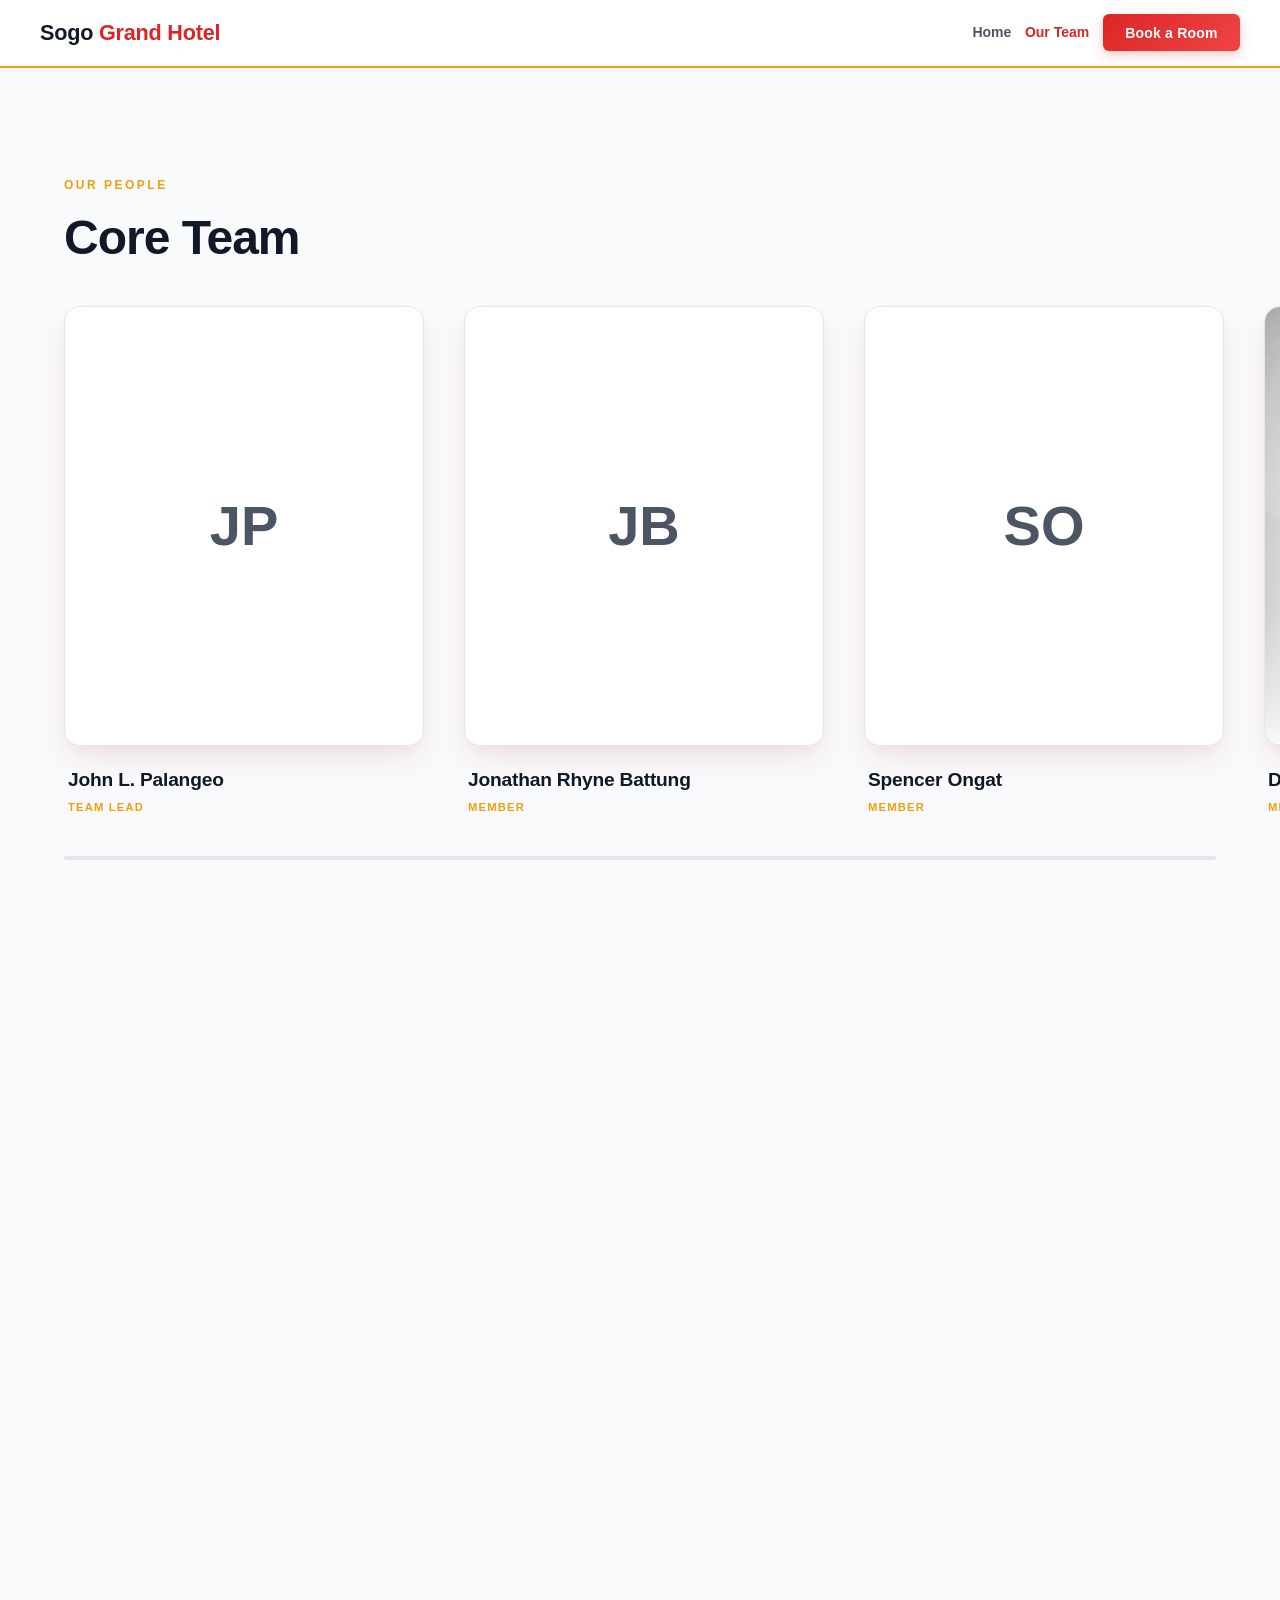
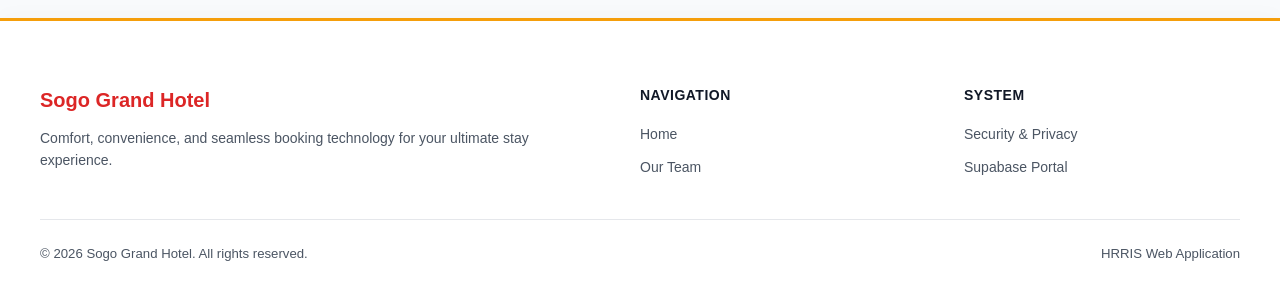
==== team.html @ 480127a4 "Add ultra-smooth horizontal scroll team page" ====
<!DOCTYPE html>
<html lang="en">
<head>
    <meta charset="UTF-8">
    <meta name="viewport" content="width=device-width, initial-scale=1.0">
    <title>Sogo Grand Hotel — Core Team</title>
    <link rel="stylesheet" href="css/style.css"> 
    <style>
        /* --- OPTIMIZED SMOOTH HORIZONTAL SCROLL SYSTEM --- */
        body {
            margin: 0;
            overflow-x: hidden;
            background-color: var(--bg);
            color: var(--text-dark);
        }

        .horizontal-scroll-section {
            height: 350vh; /* Balanced scroll distance for smooth pacing */
            position: relative;
        }

        .horizontal-sticky-wrapper {
            position: sticky;
            top: 0;
            height: 100vh;
            display: flex;
            flex-direction: column;
            justify-content: center;
            overflow: hidden;
            /* Force hardware acceleration */
            transform: translateZ(0);
            backface-visibility: hidden;
        }

        .team-header-container {
            padding: 0 5vw;
            margin-bottom: 2rem;
        }

        .team-subtitle {
            font-size: 0.75rem;
            font-weight: 700;
            text-transform: uppercase;
            letter-spacing: 2.5px;
            color: var(--accent);
            margin-bottom: 0.5rem;
        }

        .team-title {
            font-size: 3rem;
            font-weight: 800;
            letter-spacing: -1px;
            color: var(--text-dark);
        }

        .horizontal-track {
            display: flex;
            gap: 2.5rem;
            padding-left: 5vw;
            will-change: transform; /* Signals GPU layer optimization */
            transform: translate3d(0, 0, 0);
        }

        /* Card Container */
        .team-card {
            flex: 0 0 360px;
            background: transparent;
            display: flex;
            flex-direction: column;
            gap: 1.25rem;
        }

        /* Image Box with Grayscale Default & Bottom Fade */
        .team-img-box {
            width: 100%;
            height: 440px;
            border-radius: 16px;
            overflow: hidden;
            background: var(--surface);
            border: 1px solid var(--border);
            position: relative;
            display: flex;
            align-items: center;
            justify-content: center;
            font-size: 3.5rem;
            font-weight: 800;
            color: var(--text-muted);
            box-shadow: var(--shadow-lg);
        }

        .team-img-box img {
            width: 100%;
            height: 100%;
            object-fit: cover;
            object-position: center top;
            filter: grayscale(100%);
            transition: filter 0.5s ease, transform 0.5s cubic-bezier(0.16, 1, 0.3, 1);
            will-change: filter, transform;
        }

        /* Hover: Full color */
        .team-card:hover .team-img-box img {
            filter: grayscale(0%);
            transform: scale(1.03);
        }

        /* Bottom fade gradient */
        .team-img-fade {
            position: absolute;
            bottom: 0;
            left: 0;
            width: 100%;
            height: 140px;
            background: linear-gradient(to top, var(--bg), transparent);
            pointer-events: none;
        }

        /* Social Icons - Slide/Fade on hover */
        .team-socials {
            position: absolute;
            bottom: 1.25rem;
            left: 1.25rem;
            display: flex;
            gap: 0.5rem;
            z-index: 2;
            opacity: 0;
            transform: translateY(10px);
            transition: opacity 0.3s ease, transform 0.3s ease;
        }

        .team-card:hover .team-socials {
            opacity: 1;
            transform: translateY(0);
        }

        .social-icon {
            width: 36px;
            height: 36px;
            border-radius: 50%;
            background: rgba(15, 23, 42, 0.7);
            backdrop-filter: blur(6px);
            display: flex;
            align-items: center;
            justify-content: center;
            color: #ffffff;
            font-size: 0.85rem;
            text-decoration: none;
            border: 1px solid rgba(255, 255, 255, 0.15);
            transition: background 0.2s ease, transform 0.2s ease;
        }

        .social-icon:hover {
            background: var(--primary);
            transform: translateY(-2px);
        }

        /* Content Underneath the Image */
        .team-info {
            display: flex;
            flex-direction: column;
            gap: 0.35rem;
            padding: 0 0.25rem;
        }

        .team-member-name {
            font-size: 1.2rem;
            font-weight: 700;
            color: var(--text-dark);
            letter-spacing: -0.2px;
        }

        .team-member-role {
            font-size: 0.7rem;
            font-weight: 700;
            text-transform: uppercase;
            letter-spacing: 1.2px;
            color: var(--accent);
            line-height: 1.4;
        }

        /* Scroll Progress Bar */
        .scroll-progress-bar-container {
            width: 90vw;
            max-width: 1200px;
            height: 4px;
            background: var(--border);
            margin: 2.5rem auto 0 auto;
            border-radius: 4px;
            overflow: hidden;
        }

        .scroll-progress-bar {
            height: 100%;
            width: 0%;
            background: var(--accent);
            transition: width 0.05s linear;
        }

        @media (max-width: 768px) {
            .horizontal-scroll-section {
                height: auto;
            }
            .horizontal-sticky-wrapper {
                position: relative;
                height: auto;
            }
            .horizontal-track {
                overflow-x: auto;
                padding-right: 5vw;
                padding-bottom: 2rem;
                transform: none !important;
            }
            .team-card {
                flex: 0 0 280px;
            }
            .team-img-box {
                height: 360px;
            }
            .scroll-progress-bar-container {
                display: none;
            }
        }
    </style>
</head>
<body>

    <!-- Sticky Navigation Header -->
    <header>
        <a href="index.html" class="brand-container">
            <span class="logo-text">Sogo <span>Grand Hotel</span></span>
        </a>
        <nav class="nav-links">
            <a href="index.html" style="text-decoration: none; color: var(--text-muted); font-size: 0.875rem; font-weight: 600;">Home</a>
            <a href="team.html" style="text-decoration: none; color: var(--primary); font-size: 0.875rem; font-weight: 700;">Our Team</a>
            <button onclick="window.location.href='index.html'">Book a Room</button>
        </nav>
    </header>

    <!-- Scroll-Driven Horizontal Animation Section -->
    <section class="horizontal-scroll-section" id="scrollSection">
        <div class="horizontal-sticky-wrapper">
            
            <div class="team-header-container">
                <div class="team-subtitle">Our People</div>
                <h2 class="team-title">Core Team</h2>
            </div>

            <!-- Moving Track -->
            <div class="horizontal-track" id="horizontalTrack">
                <!-- Dynamically injected cards -->
            </div>

            <!-- Progress Tracker Bar -->
            <div class="scroll-progress-bar-container">
                <div class="scroll-progress-bar" id="progressBar"></div>
            </div>

        </div>
    </section>

    <!-- Footer -->
    <footer class="site-footer">
        <div class="footer-grid">
            <div class="footer-brand">
                <h3>Sogo Grand Hotel</h3>
                <p>Comfort, convenience, and seamless booking technology for your ultimate stay experience.</p>
            </div>
            <div class="footer-column">
                <h4>Navigation</h4>
                <ul>
                    <li><a href="index.html">Home</a></li>
                    <li><a href="team.html">Our Team</a></li>
                </ul>
            </div>
            <div class="footer-column">
                <h4>System</h4>
                <ul>
                    <li><a href="#">Security & Privacy</a></li>
                    <li><a href="#">Supabase Portal</a></li>
                </ul>
            </div>
        </div>
        <div class="footer-bottom">
            <p>&copy; 2026 Sogo Grand Hotel. All rights reserved.</p>
            <p>HRRIS Web Application</p>
        </div>
    </footer>

    <!-- Ultra-Smooth RequestAnimationFrame Scroll Engine -->
    <script>
        const teamData = [
            { 
                name: "John L. Palangeo", 
                role: "Team Lead", 
                image: "images/john.jpg", 
                initials: "JP" 
            },
            { 
                name: "Jonathan Rhyne Battung", 
                role: "Member", 
                image: "images/jonathan.jpg", 
                initials: "JB" 
            },
            { 
                name: "Spencer Ongat", 
                role: "Member", 
                image: "images/spencer.jpg", 
                initials: "SO" 
            },
            { 
                name: "Diane Duyan", 
                role: "Member", 
                image: "images/diane.jpg", 
                initials: "DD" 
            },
            { 
                name: "Bob Smith Gunnaban", 
                role: "Member", 
                image: "images/bob.jpg", 
                initials: "BG" 
            }
        ];

        document.addEventListener('DOMContentLoaded', () => {
            const track = document.getElementById('horizontalTrack');

            if (track) {
                track.innerHTML = teamData.map(member => `
                    <div class="team-card">
                        <div class="team-img-box">
                            <img src="${member.image}" alt="${member.name}" onerror="this.style.display='none'; this.parentElement.innerText='${member.initials}';">
                            <div class="team-img-fade"></div>
                            <div class="team-socials">
                                <a href="#" class="social-icon" title="Facebook">f</a>
                                <a href="#" class="social-icon" title="LinkedIn">in</a>
                                <a href="#" class="social-icon" title="Email">✉</a>
                            </div>
                        </div>
                        <div class="team-info">
                            <div class="team-member-name">${member.name}</div>
                            <div class="team-member-role">${member.role}</div>
                        </div>
                    </div>
                `).join('');
            }

            // High-Performance RAF Scroll Engine
            const section = document.getElementById('scrollSection');
            const progressBar = document.getElementById('progressBar');
            let ticking = false;

            function updateScroll() {
                if (window.innerWidth > 768) {
                    const sectionTop = section.offsetTop;
                    const sectionHeight = section.offsetHeight - window.innerHeight;
                    const scrollY = window.scrollY;

                    let progress = (scrollY - sectionTop) / sectionHeight;
                    progress = Math.max(0, Math.min(1, progress));

                    const trackWidth = track.scrollWidth - window.innerWidth;
                    
                    // Use translate3d for hardware acceleration
                    track.style.transform = `translate3d(-${progress * trackWidth}px, 0, 0)`;

                    if (progressBar) {
                        progressBar.style.width = `${progress * 100}%`;
                    }
                }
                ticking = false;
            }

            window.addEventListener('scroll', () => {
                if (!ticking) {
                    window.requestAnimationFrame(updateScroll);
                    ticking = true;
                }
            }, { passive: true });
        });
    </script>
</body>
</html>
---- css/style.css ----
:root {
    --primary: #dc2626;         /* Vivid Modern Red */
    --primary-hover: #b91c1c;   /* Deep Red */
    --accent: #f59e0b;          /* Soft Gold/Yellow */
    --accent-hover: #d97706;    /* Warm Amber */
    --bg: #f8fafc;              /* Soft Light Slate */
    --surface: #ffffff;         /* Pure White */
    --text-dark: #111827;       /* Deep Slate Text */
    --text-muted: #4b5563;      /* Muted Subtitle Text */
    --border: #e5e7eb;          /* Light Glass Border */
    --radius: 8px;
    --shadow-sm: 0 2px 4px rgba(0, 0, 0, 0.05);
    --shadow-lg: 0 15px 30px -5px rgba(220, 38, 38, 0.12), 0 5px 15px rgba(0, 0, 0, 0.04);
    
    /* Global Professional Typography Stack */
    --font-main: Arial, 'Helvetica Neue', Helvetica, sans-serif;
}

* { 
    box-sizing: border-box; 
    margin: 0; 
    padding: 0; 
    font-family: var(--font-main); 
}

body { 
    background: var(--bg); 
    color: var(--text-dark); 
    overflow-x: hidden; 
    line-height: 1.5;
    -webkit-font-smoothing: antialiased;
}

/* --- STICKY LIGHT HEADER --- */
header {
    position: sticky;
    top: 0;
    z-index: 1000;
    background: rgba(255, 255, 255, 0.95);
    backdrop-filter: blur(12px);
    border-bottom: 2px solid var(--accent);
    padding: 0.9rem 2.5rem;
    display: flex;
    justify-content: space-between;
    align-items: center;
    box-shadow: var(--shadow-sm);
    animation: slideDown 0.6s cubic-bezier(0.16, 1, 0.3, 1);
}

.brand-container {
    display: flex;
    align-items: center;
    gap: 0.75rem;
    text-decoration: none;
    transition: transform 0.2s ease;
}

.brand-container:hover { transform: scale(1.02); }

.brand-logo-img { height: 40px; width: auto; object-fit: contain; }

.logo-text {
    font-size: 1.35rem;
    font-weight: 700;
    color: var(--text-dark);
    letter-spacing: -0.2px;
}

.logo-text span { color: var(--primary); }

.nav-links { display: flex; gap: 0.85rem; align-items: center; }

/* --- BUTTON STYLING --- */
button {
    font-family: var(--font-main);
    background: linear-gradient(135deg, var(--primary), #ef4444);
    color: var(--surface);
    border: none;
    padding: 0.65rem 1.4rem;
    border-radius: 6px;
    font-weight: 700;
    font-size: 0.875rem;
    letter-spacing: 0.2px;
    cursor: pointer;
    box-shadow: 0 4px 12px rgba(220, 38, 38, 0.25);
    transition: all 0.3s cubic-bezier(0.16, 1, 0.3, 1);
}

button:hover {
    transform: translateY(-2px);
    box-shadow: 0 8px 20px rgba(220, 38, 38, 0.35);
}

button:active { transform: translateY(0); }

.btn-secondary {
    background: linear-gradient(135deg, var(--accent), #fbbf24);
    color: #ffffff;
    box-shadow: 0 4px 12px rgba(245, 158, 11, 0.25);
}

.btn-secondary:hover {
    box-shadow: 0 8px 20px rgba(245, 158, 11, 0.35);
}

/* --- HERO SECTION --- */
.hero {
    background: linear-gradient(135deg, rgba(220, 38, 38, 0.88), rgba(245, 158, 11, 0.78)), 
                url('https://images.unsplash.com/photo-1566073771259-6a8506099945') center/cover;
    color: var(--surface);
    padding: 5.5rem 2rem 4.5rem;
    text-align: center;
    animation: fadeIn 0.8s ease-out;
}

.hero h1 {
    font-size: 2.5rem;
    font-weight: 700;
    margin-bottom: 0.6rem;
    letter-spacing: -0.5px;
    text-shadow: 0 2px 8px rgba(0, 0, 0, 0.2);
}

.hero p {
    font-weight: 400;
    font-size: 1.1rem;
    opacity: 0.95;
    letter-spacing: 0.2px;
}

/* --- SEARCH FORM --- */
.search-container {
    max-width: 1000px;
    margin: -2.5rem auto 3.5rem;
    background: var(--surface);
    padding: 1.75rem;
    border-radius: var(--radius);
    border: 1px solid var(--border);
    box-shadow: var(--shadow-lg);
    animation: fadeInUp 0.8s cubic-bezier(0.16, 1, 0.3, 1);
}

.search-grid {
    display: grid;
    grid-template-columns: repeat(auto-fit, minmax(180px, 1fr));
    gap: 1.2rem;
    align-items: end;
}

.form-group { display: flex; flex-direction: column; gap: 0.4rem; }

.form-group label {
    font-size: 0.8rem;
    font-weight: 700;
    color: var(--primary);
    text-transform: uppercase;
    letter-spacing: 0.6px;
}

.form-group input, .form-group select {
    font-family: var(--font-main);
    padding: 0.75rem;
    background: #f9fafb;
    border: 1px solid var(--border);
    border-radius: 6px;
    color: var(--text-dark);
    font-size: 0.9rem;
    outline: none;
    transition: all 0.2s ease;
}

.form-group input:focus {
    border-color: var(--accent);
    background: #ffffff;
    box-shadow: 0 0 0 3px rgba(245, 158, 11, 0.2);
}

/* --- ROOM CARDS & ANIMATION --- */
.results-container {
    max-width: 1150px;
    margin: 0 auto;
    padding: 0 1.5rem 4rem;
}

.results-container h2 {
    color: var(--text-dark);
    font-size: 1.5rem;
    font-weight: 700;
    letter-spacing: -0.3px;
    border-left: 5px solid var(--primary);
    padding-left: 0.75rem;
    margin-bottom: 1.75rem;
}

.room-grid {
    display: grid;
    grid-template-columns: repeat(auto-fill, minmax(320px, 1fr));
    gap: 2rem;
}

.room-card {
    background: var(--surface);
    border-radius: var(--radius);
    overflow: hidden;
    display: flex;
    flex-direction: column;
    border: 1px solid var(--border);
    box-shadow: var(--shadow-sm);
    transition: all 0.35s cubic-bezier(0.16, 1, 0.3, 1);
    animation: fadeInUp 0.6s ease-out forwards;
}

.room-card:hover {
    transform: translateY(-6px);
    box-shadow: var(--shadow-lg);
    border-color: var(--accent);
}

.room-card img {
    width: 100%;
    height: 210px;
    object-fit: cover;
    transition: transform 0.5s ease;
}

.room-card:hover img { transform: scale(1.04); }

.room-card-body {
    padding: 1.5rem;
    flex: 1;
    display: flex;
    flex-direction: column;
    justify-content: space-between;
}

.room-card-body h3 {
    font-size: 1.15rem;
    font-weight: 700;
    color: var(--text-dark);
    margin-bottom: 0.5rem;
}

/* --- LIGHT MODAL --- */
.modal {
    display: none;
    position: fixed;
    inset: 0;
    background: rgba(17, 24, 39, 0.5);
    backdrop-filter: blur(6px);
    justify-content: center;
    align-items: center;
    z-index: 2000;
}

.modal-content {
    background: var(--surface);
    color: var(--text-dark);
    padding: 2.2rem;
    border-radius: var(--radius);
    width: 90%;
    max-width: 420px;
    display: flex;
    flex-direction: column;
    gap: 1.2rem;
    box-shadow: var(--shadow-lg);
    border-top: 6px solid var(--primary);
    animation: scaleIn 0.3s cubic-bezier(0.16, 1, 0.3, 1);
}

.modal-content h3 {
    font-size: 1.25rem;
    font-weight: 700;
}

.modal-content input {
    font-family: var(--font-main);
    padding: 0.75rem;
    background: #f9fafb;
    border: 1px solid var(--border);
    border-radius: 6px;
    font-size: 0.9rem;
}

/* --- LIGHT FOOTER --- */
.site-footer {
    background: #ffffff;
    color: var(--text-dark);
    padding: 4rem 2rem 2rem;
    border-top: 3px solid var(--accent);
    box-shadow: 0 -4px 20px rgba(0, 0, 0, 0.02);
}

.footer-grid {
    max-width: 1200px;
    margin: 0 auto;
    display: grid;
    grid-template-columns: 2fr 1fr 1fr;
    gap: 3rem;
    padding-bottom: 2.5rem;
    border-bottom: 1px solid var(--border);
}

.footer-brand h3 { 
    color: var(--primary); 
    font-size: 1.25rem; 
    font-weight: 700;
    margin-bottom: 0.75rem; 
}

.footer-brand p { 
    color: var(--text-muted); 
    font-size: 0.875rem; 
    line-height: 1.6; 
}

.footer-column h4 { 
    color: var(--text-dark); 
    font-size: 0.875rem; 
    font-weight: 700; 
    margin-bottom: 1rem; 
    text-transform: uppercase; 
    letter-spacing: 0.5px;
}

.footer-column ul { list-style: none; display: flex; flex-direction: column; gap: 0.6rem; }

.footer-column a { 
    color: var(--text-muted); 
    text-decoration: none; 
    font-size: 0.875rem; 
    transition: color 0.2s; 
}

.footer-column a:hover { color: var(--primary); }

.footer-bottom { 
    max-width: 1200px; 
    margin: 1.5rem auto 0; 
    display: flex; 
    justify-content: space-between; 
    align-items: center; 
    font-size: 0.825rem; 
    color: var(--text-muted); 
}

/* --- KEYFRAME ANIMATIONS --- */
@keyframes slideDown {
    from { transform: translateY(-100%); opacity: 0; }
    to { transform: translateY(0); opacity: 1; }
}

@keyframes fadeIn {
    from { opacity: 0; }
    to { opacity: 1; }
}

@keyframes fadeInUp {
    from { opacity: 0; transform: translateY(20px); }
    to { opacity: 1; transform: translateY(0); }
}

@keyframes scaleIn {
    from { opacity: 0; transform: scale(0.92); }
    to { opacity: 1; transform: scale(1); }
}
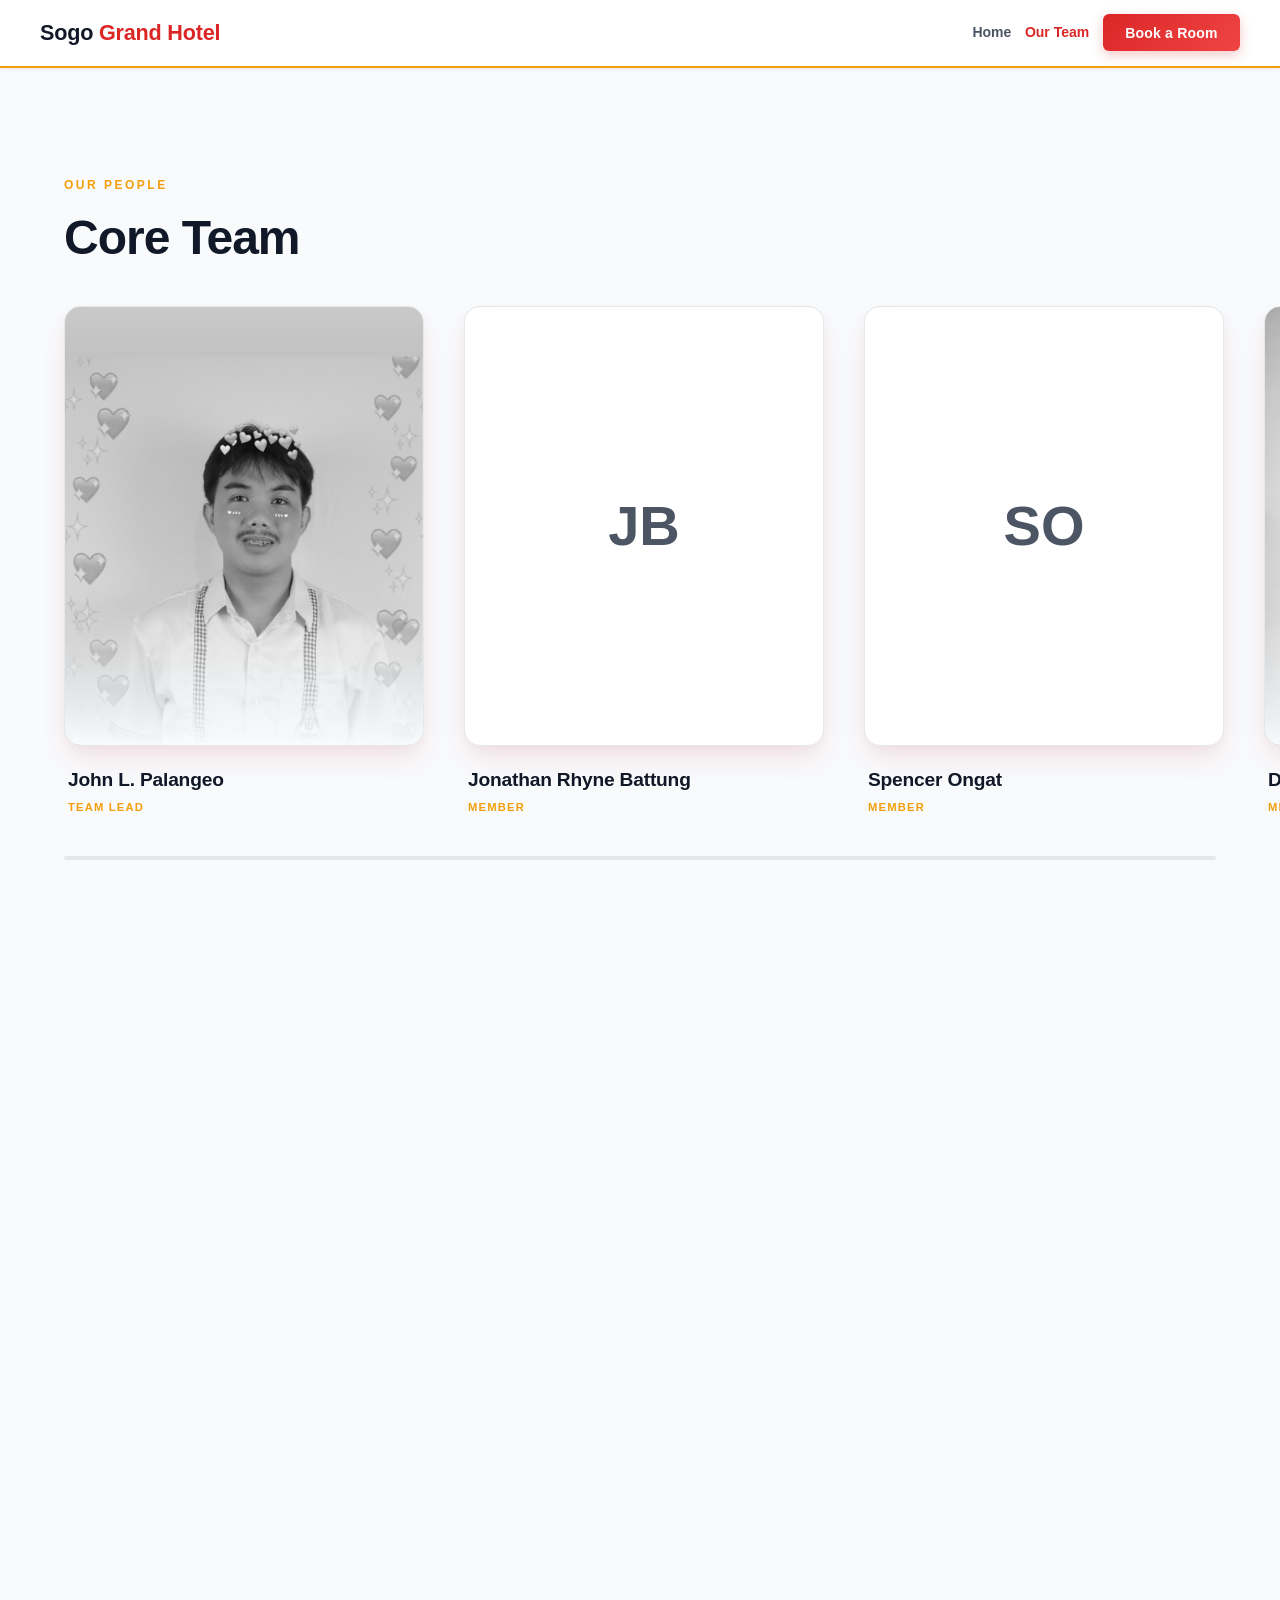
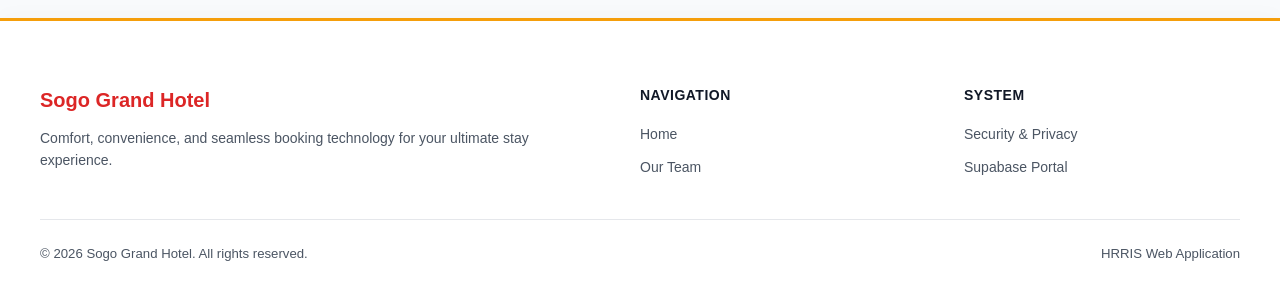
==== commit c60d506c: "Fix image filename and path" ====
--- a/team.html
+++ b/team.html
@@ -292,7 +292,7 @@
             { 
                 name: "John L. Palangeo", 
                 role: "Team Lead", 
-                image: "images/john.jpg", 
+                image: "images/Jon.jpeg", 
                 initials: "JP" 
             },
             { 
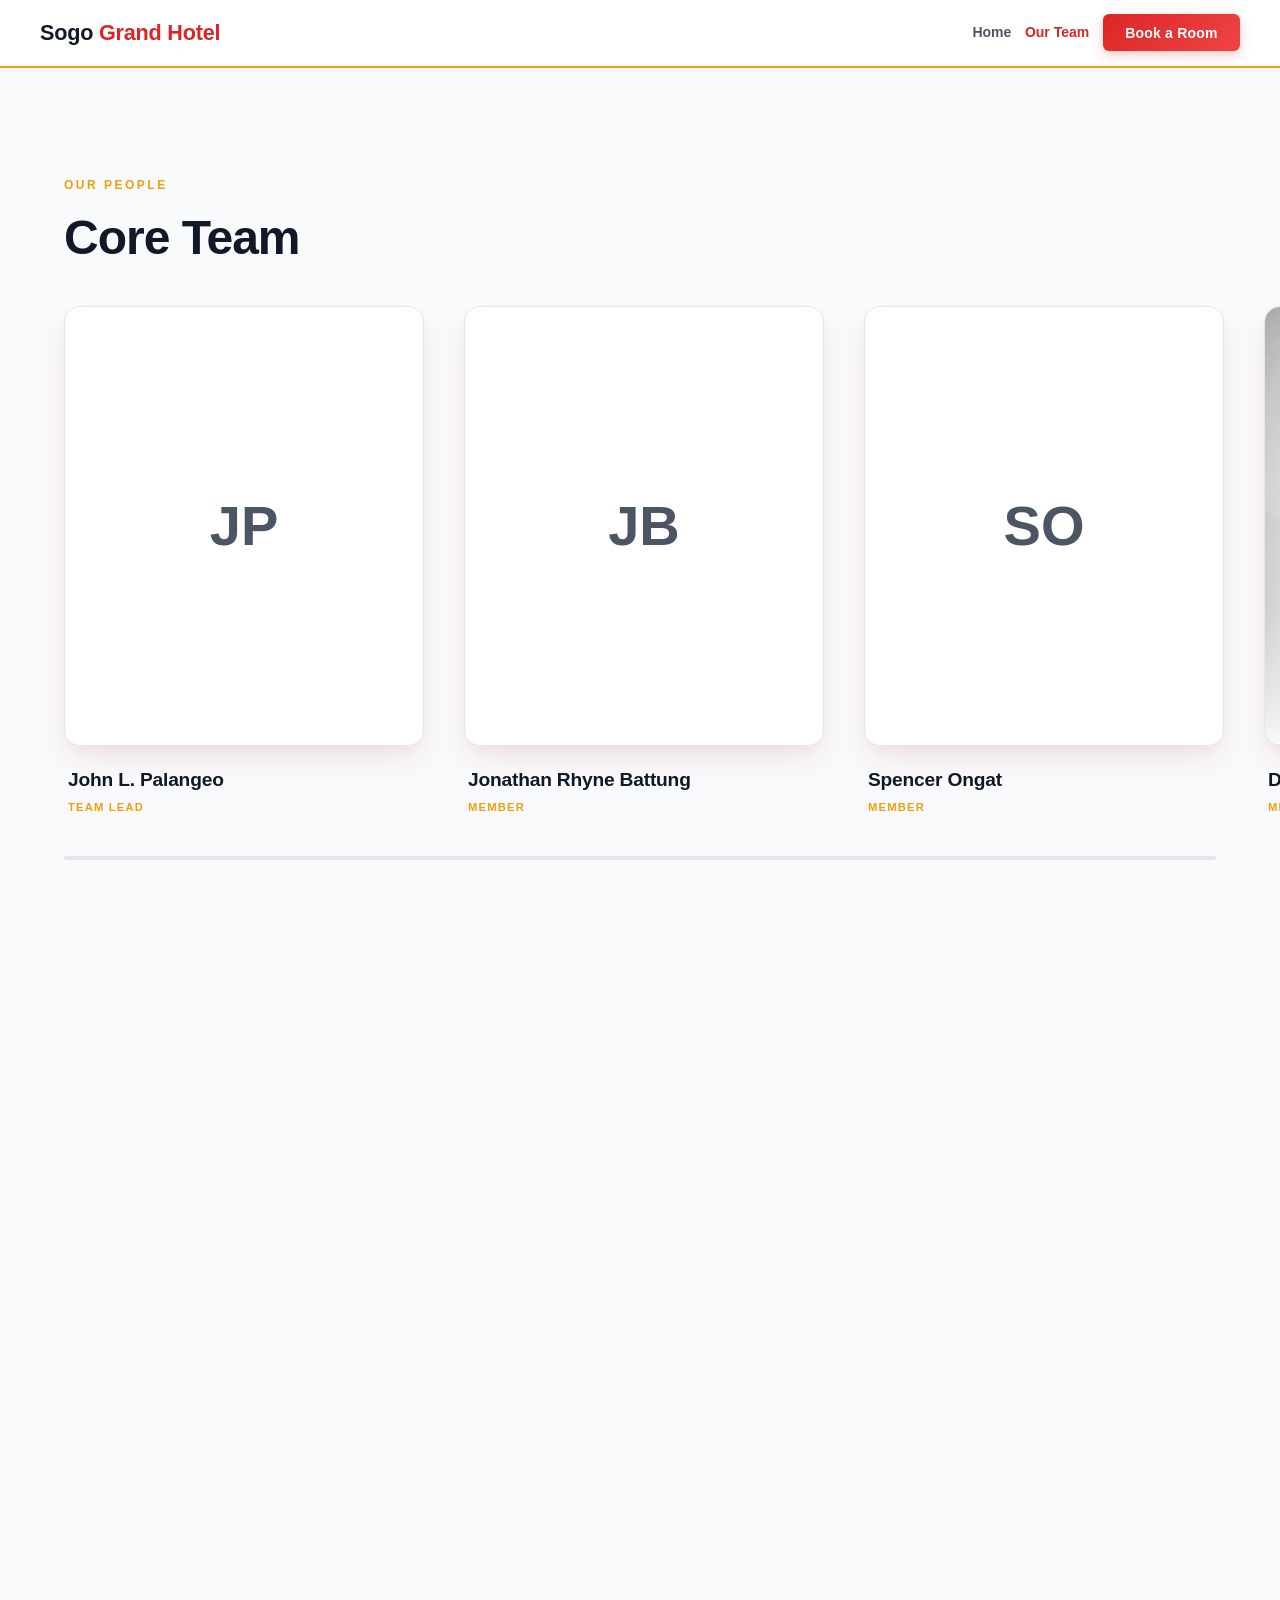
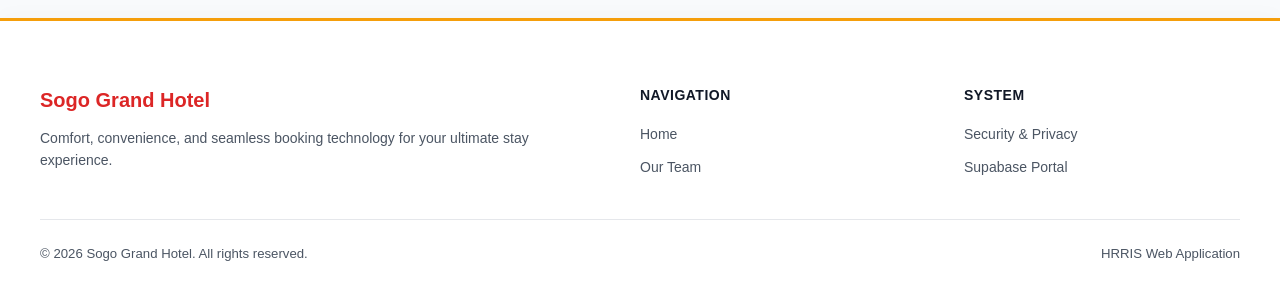
==== commit df43fae0: "Fix case sensitivity for John's image path" ====
--- a/team.html
+++ b/team.html
@@ -292,7 +292,7 @@
             { 
                 name: "John L. Palangeo", 
                 role: "Team Lead", 
-                image: "images/Jon.jpeg", 
+                image: "images/john.jpeg", 
                 initials: "JP" 
             },
             { 
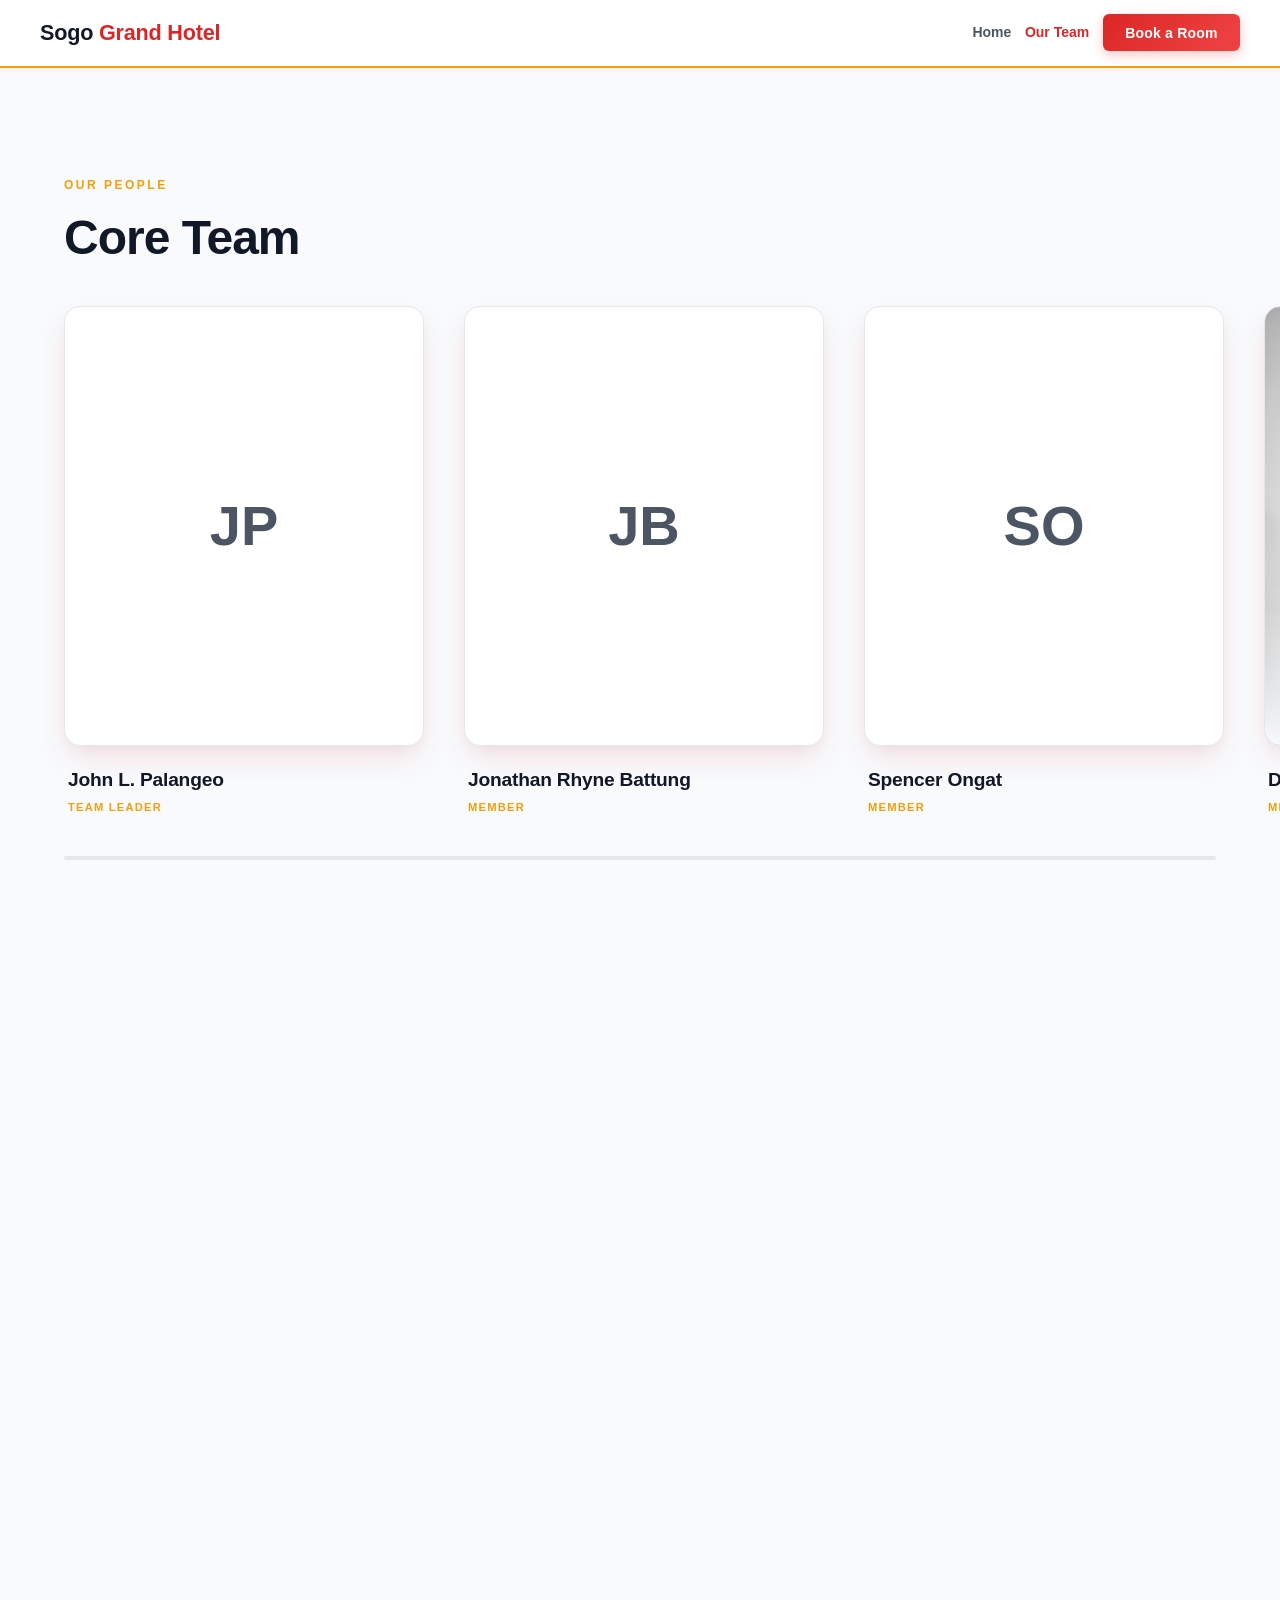
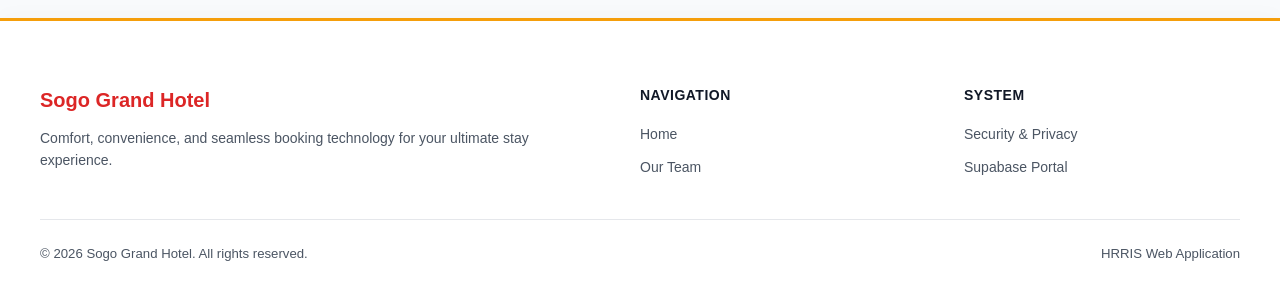
==== commit 6573eceb: "Fix case sensitivity for John's image path" ====
--- a/team.html
+++ b/team.html
@@ -291,8 +291,8 @@
         const teamData = [
             { 
                 name: "John L. Palangeo", 
-                role: "Team Lead", 
-                image: "images/john.jpeg", 
+                role: "Team Leader", 
+                image: "images/john.jpg", 
                 initials: "JP" 
             },
             { 
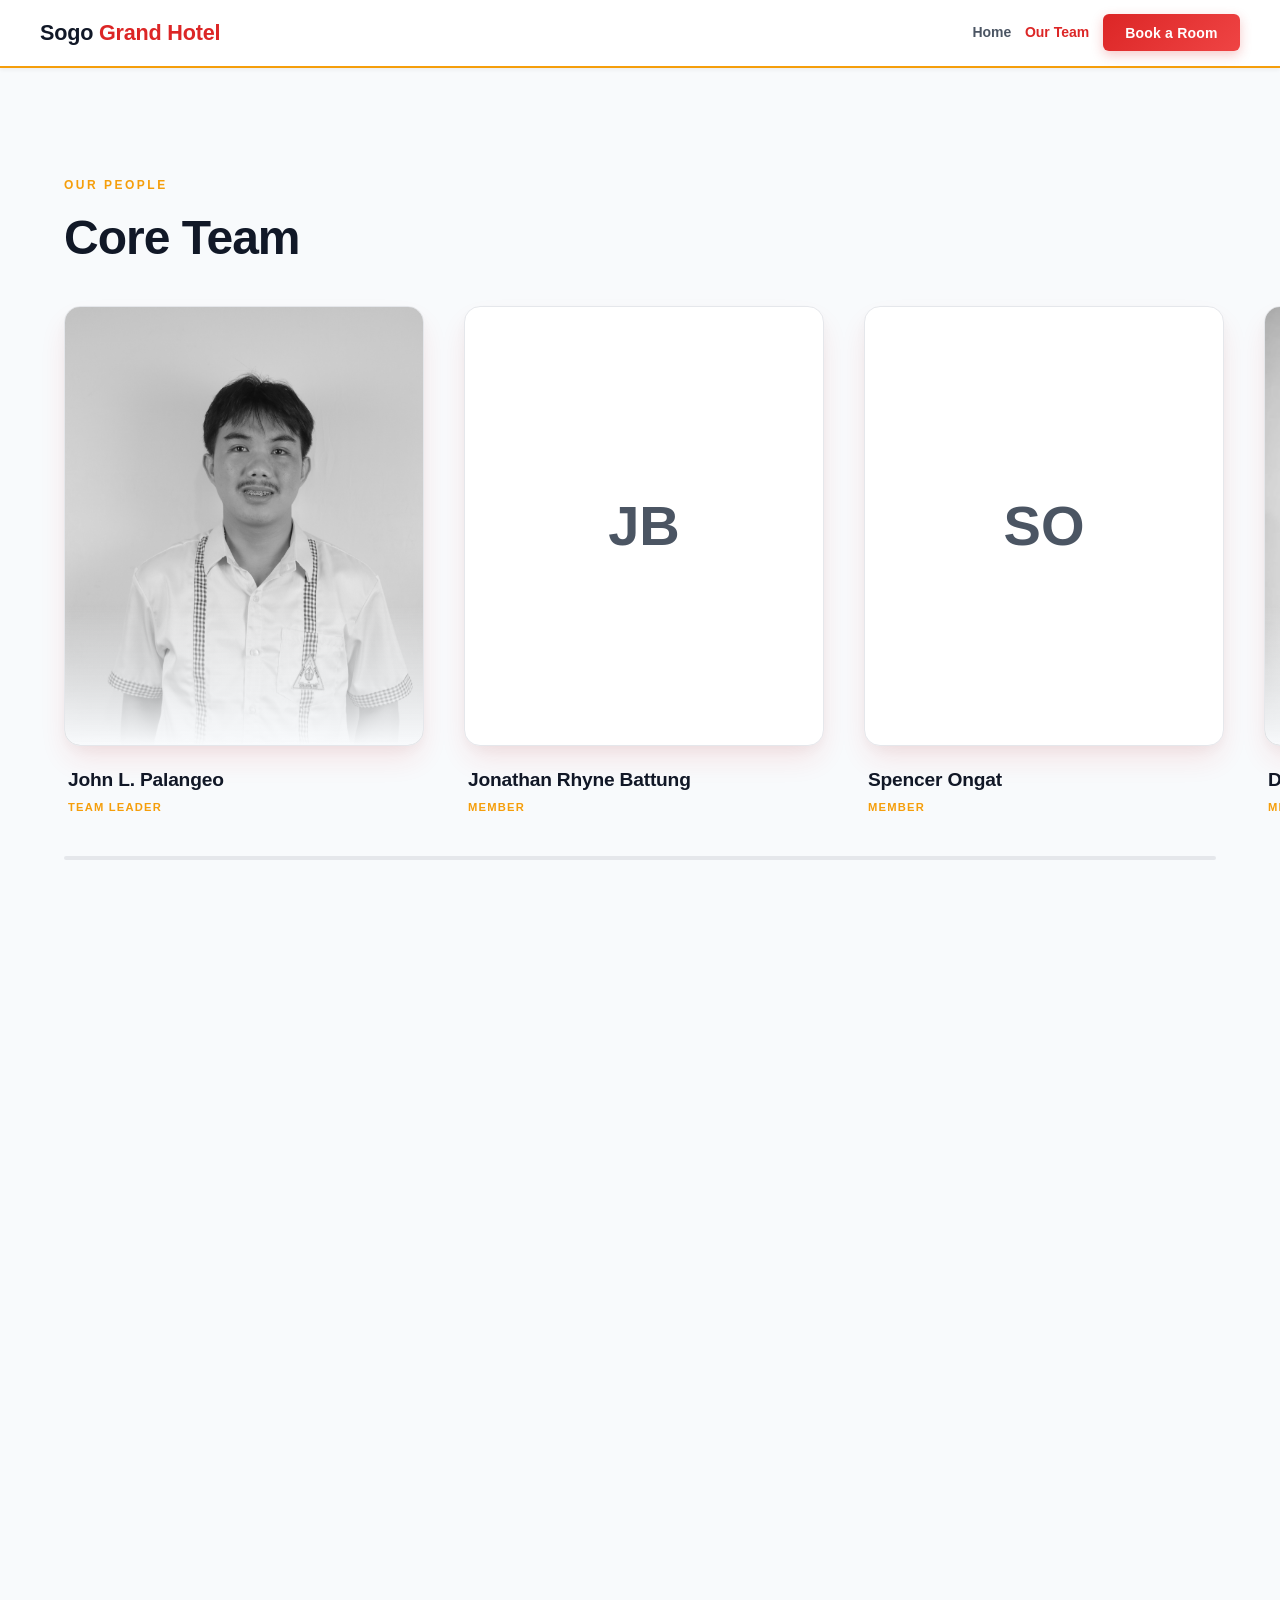
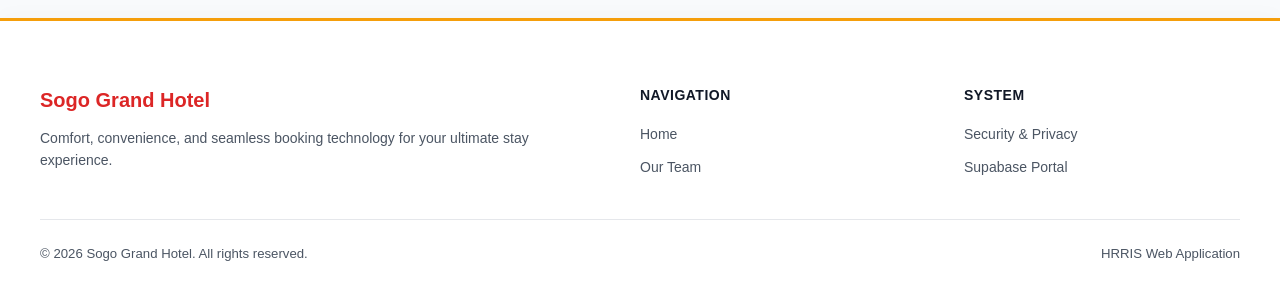
==== commit 46c50033: "Switch to john1.jpg to bypass cache" ====
--- a/team.html
+++ b/team.html
@@ -292,7 +292,7 @@
             { 
                 name: "John L. Palangeo", 
                 role: "Team Leader", 
-                image: "images/john.jpg", 
+                image: "IMG_7842.JPG", 
                 initials: "JP" 
             },
             { 
